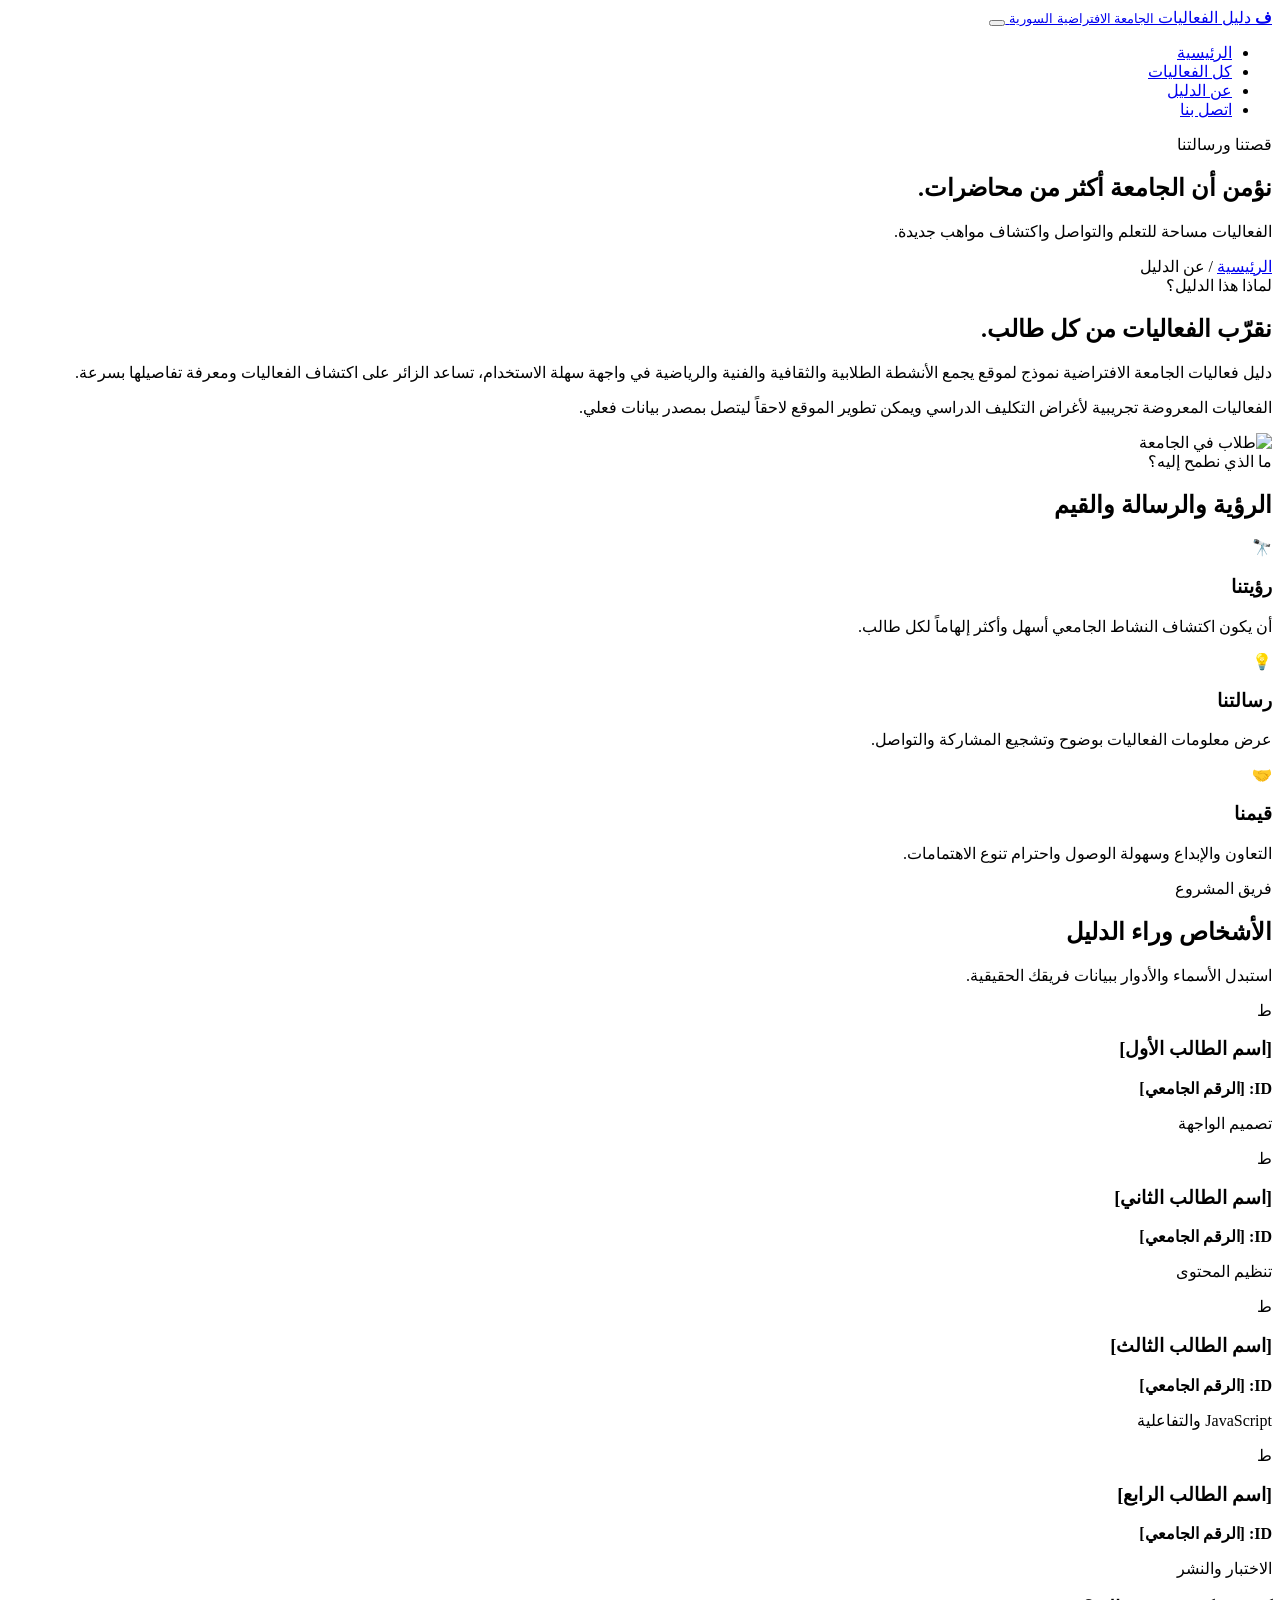
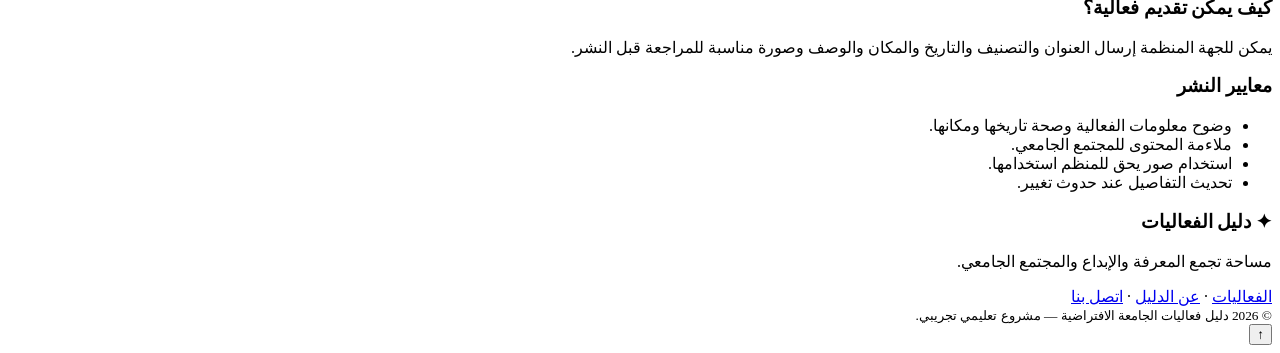
==== about.html @ f62c837c "Add files via upload" ====
<!doctype html>
<html lang="ar" dir="rtl">
    <head>
        <meta charset="utf-8">
        <meta name="viewport" content="width=device-width, initial-scale=1">
        <meta name="description" content="دليل فعاليات الجامعة الافتراضية">
        <title>عن الدليل | دليل الفعاليات</title>
        <link rel="preconnect" href="https://fonts.googleapis.com">
        <link href="https://fonts.googleapis.com/css2?family=Cairo:wght@400;500;600;700;800&display=swap" rel="stylesheet">
        <link href="https://cdn.jsdelivr.net/npm/bootstrap@5.3.3/dist/css/bootstrap.rtl.min.css" rel="stylesheet">
        <link rel="stylesheet" href="assets/css/styles.css">
    </head>
    <body>
        <header class="top">
            <nav class="navbar navbar-expand-lg navbar-dark container">
                <a class="navbar-brand" href="index.html">
                    <b class="logo">ف</b>
                     دليل الفعاليات 
                     <small>الجامعة الافتراضية السورية</small>
                    </a>
                    <button class="navbar-toggler" data-bs-toggle="collapse" data-bs-target="#nav" aria-label="القائمة">
                        <span class="navbar-toggler-icon"></span>
                    </button>
                    <div class="collapse navbar-collapse" id="nav">
                        <ul class="navbar-nav me-auto">
                            <li class="nav-item">
                                <a class="nav-link" href="index.html">الرئيسية</a>
                            </li>
                            <li class="nav-item">
                                <a class="nav-link" href="events.html">كل الفعاليات</a>
                            </li>
                            <li class="nav-item">
                                <a class="nav-link" href="about.html">عن الدليل</a>
                            </li>
                            <li class="nav-item">
                                <a class="nav-link" href="contact.html">اتصل بنا</a>
                            </li>
                        </ul>
                    </div>
                </nav>
            </header>
            <main>
                <section class="pagehero">
                    <div class="container">
                        <label>قصتنا ورسالتنا</label>
                        <h1>نؤمن أن الجامعة أكثر من محاضرات.</h1>
                        <p>الفعاليات مساحة للتعلم والتواصل واكتشاف مواهب جديدة.</p>
                        <div class="crumb">
                            <a href="index.html">الرئيسية</a>
                             / عن الدليل</div>
                            </div>
                        </section>
                        <section class="section">
                            <div class="container row align-items-center g-5">
                                <div class="col-lg-6">
                                    <label>لماذا هذا الدليل؟</label>
                                    <h2 class="bigtitle">نقرّب الفعاليات من كل طالب.</h2>
                                    <p>دليل فعاليات الجامعة الافتراضية نموذج لموقع يجمع الأنشطة الطلابية والثقافية والفنية والرياضية في واجهة سهلة الاستخدام، تساعد الزائر على اكتشاف الفعاليات ومعرفة تفاصيلها بسرعة.</p>
                                    <p>الفعاليات المعروضة تجريبية لأغراض التكليف الدراسي ويمكن تطوير الموقع لاحقاً ليتصل بمصدر بيانات فعلي.</p>
                                </div>
                                <div class="col-lg-6">
                                    <img class="aboutimg" src="https://images.unsplash.com/photo-1523580494863-6f3031224c94?auto=format&fit=crop&w=1100&q=85" alt="طلاب في الجامعة">
                                </div>
                            </div>
                        </section>
                        <section class="section soft">
                            <div class="container">
                                <div class="heading">
                                    <div>
                                        <label>ما الذي نطمح إليه؟</label>
                                        <h2>الرؤية والرسالة والقيم</h2>
                                    </div>
                                </div>
                                <div class="row g-4">
                                    <div class="col-md-4">
                                        <article class="value">
                                            <span>🔭</span>
                                            <h3>رؤيتنا</h3>
                                            <p>أن يكون اكتشاف النشاط الجامعي أسهل وأكثر إلهاماً لكل طالب.</p>
                                        </article>
                                    </div>
                                    <div class="col-md-4">
                                        <article class="value">
                                            <span>💡</span>
                                            <h3>رسالتنا</h3>
                                            <p>عرض معلومات الفعاليات بوضوح وتشجيع المشاركة والتواصل.</p>
                                        </article>
                                    </div>
                                    <div class="col-md-4">
                                        <article class="value">
                                            <span>🤝</span>
                                            <h3>قيمنا</h3>
                                            <p>التعاون والإبداع وسهولة الوصول واحترام تنوع الاهتمامات.</p>
                                        </article>
                                    </div>
                                </div>
                            </div>
                        </section>
                        <section class="section">
                            <div class="container">
                                <div class="heading">
                                    <div>
                                        <label>فريق المشروع</label>
                                        <h2>الأشخاص وراء الدليل</h2>
                                        <p>استبدل الأسماء والأدوار ببيانات فريقك الحقيقية.</p>
                                    </div>
                                </div>
                                <div class="row g-3">
                                    <div class="col-sm-6 col-lg-3">
                                        <article class="person">
                                            <div>ط</div>
                                            <h3>[اسم الطالب الأول]</h3>
                                            <b>ID: [الرقم الجامعي]</b>
                                            <p>تصميم الواجهة</p>
                                        </article>
                                    </div>
                                    <div class="col-sm-6 col-lg-3">
                                        <article class="person">
                                            <div>ط</div>
                                            <h3>[اسم الطالب الثاني]</h3>
                                            <b>ID: [الرقم الجامعي]</b>
                                            <p>تنظيم المحتوى</p>
                                        </article>
                                    </div>
                                    <div class="col-sm-6 col-lg-3">
                                        <article class="person">
                                            <div>ط</div>
                                            <h3>[اسم الطالب الثالث]</h3>
                                            <b>ID: [الرقم الجامعي]</b>
                                            <p>JavaScript والتفاعلية</p>
                                        </article>
                                    </div>
                                    <div class="col-sm-6 col-lg-3">
                                        <article class="person">
                                            <div>ط</div>
                                            <h3>[اسم الطالب الرابع]</h3>
                                            <b>ID: [الرقم الجامعي]</b>
                                            <p>الاختبار والنشر</p>
                                        </article>
                                    </div>
                                </div>
                            </div>
                        </section>
                        <section class="section soft">
                            <div class="container row g-4">
                                <div class="col-lg-6">
                                    <article class="value">
                                        <h3>كيف يمكن تقديم فعالية؟</h3>
                                        <p>يمكن للجهة المنظمة إرسال العنوان والتصنيف والتاريخ والمكان والوصف وصورة مناسبة للمراجعة قبل النشر.</p>
                                    </article>
                                </div>
                                <div class="col-lg-6">
                                    <article class="value">
                                        <h3>معايير النشر</h3>
                                        <ul>
                                            <li>وضوح معلومات الفعالية وصحة تاريخها ومكانها.</li>
                                            <li>ملاءمة المحتوى للمجتمع الجامعي.</li>
                                            <li>استخدام صور يحق للمنظم استخدامها.</li>
                                            <li>تحديث التفاصيل عند حدوث تغيير.</li>
                                        </ul>
                                    </article>
                                </div>
                            </div>
                        </section>
                    </main>
                    <footer>
                        <div class="container">
                            <h3>✦ دليل الفعاليات</h3>
                            <p>مساحة تجمع المعرفة والإبداع والمجتمع الجامعي.</p>
                            <div>
                                <a href="events.html">الفعاليات</a> 
                                · <a href="about.html">عن الدليل</a> 
                                · <a href="contact.html">اتصل بنا</a>
                            </div>
                            <small>© 2026 دليل فعاليات الجامعة الافتراضية — مشروع تعليمي تجريبي.</small>
                        </div>
                    </footer>
                    <button id="topBtn" aria-label="العودة للأعلى">↑</button>
                    <script src="https://cdn.jsdelivr.net/npm/bootstrap@5.3.3/dist/js/bootstrap.bundle.min.js">

                    </script>
                    <script src="assets/js/main.js">

                    </script>
                    </body>
                    </html>
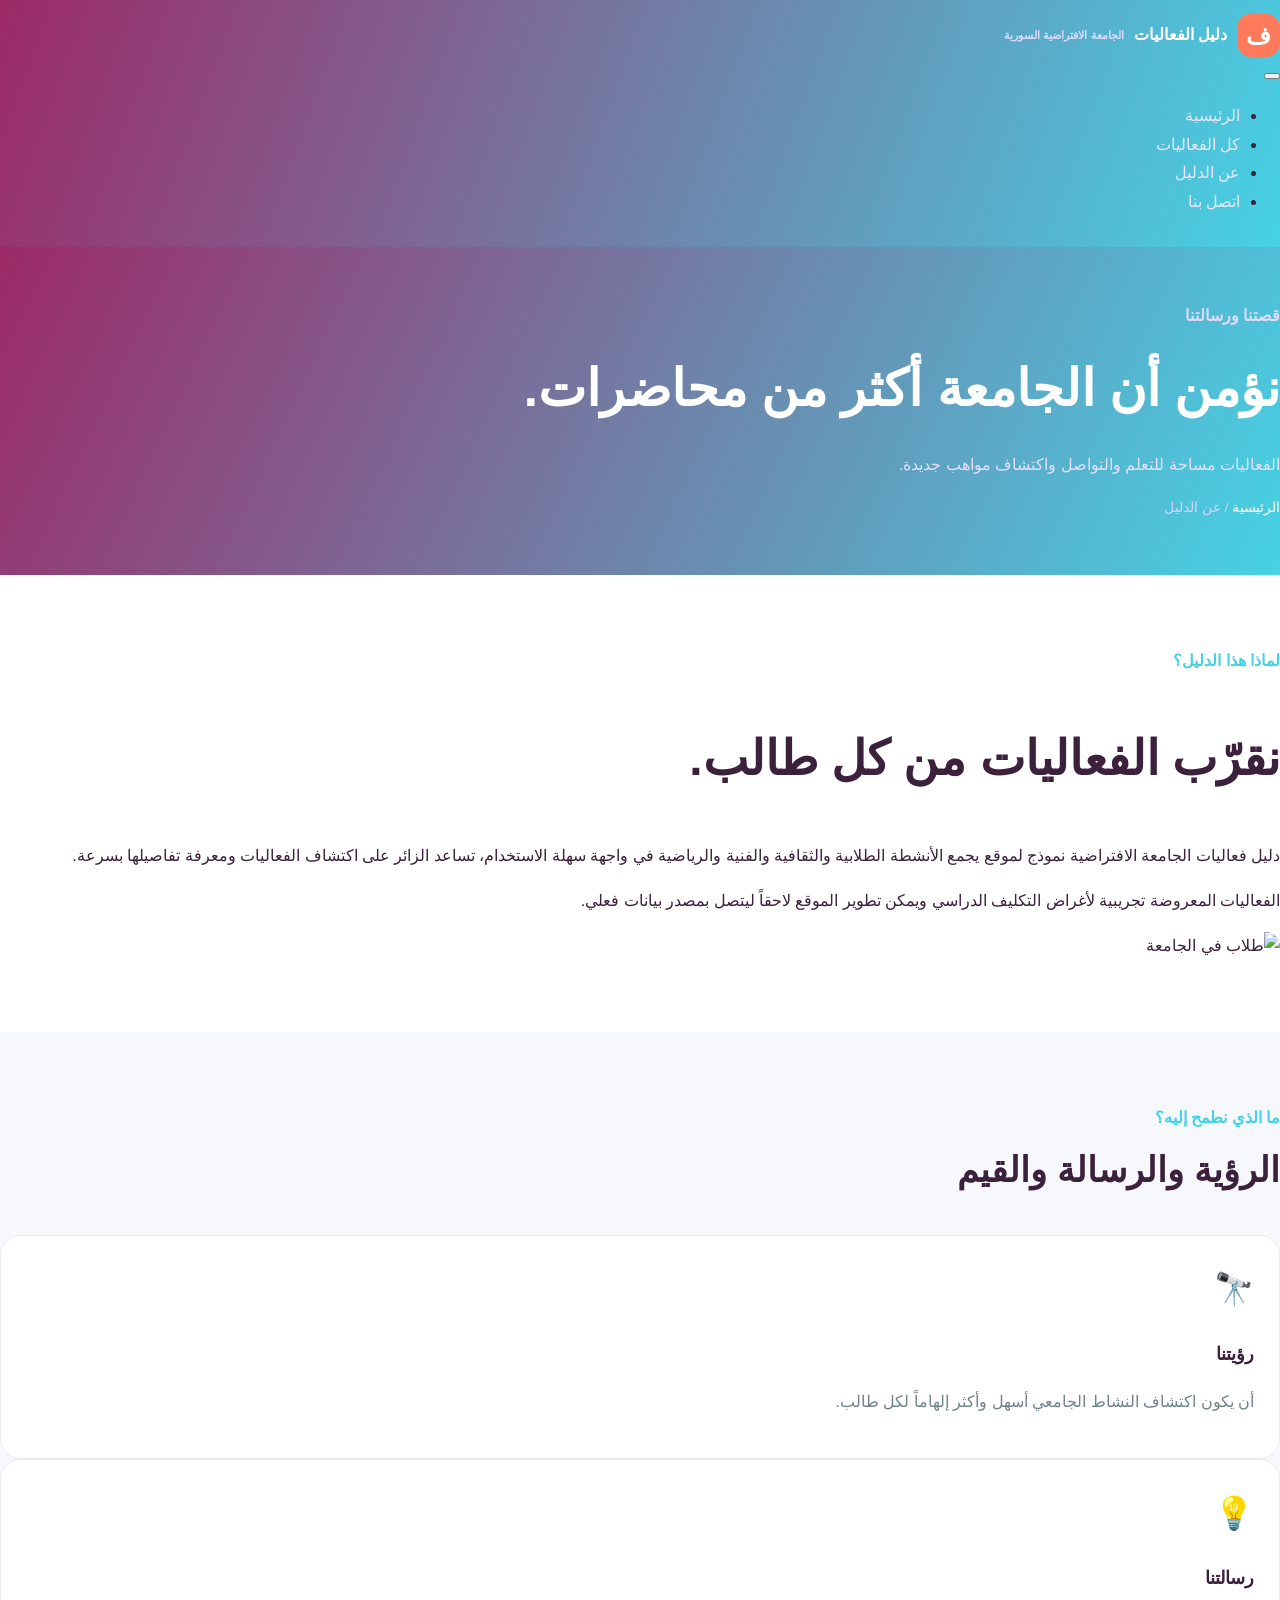
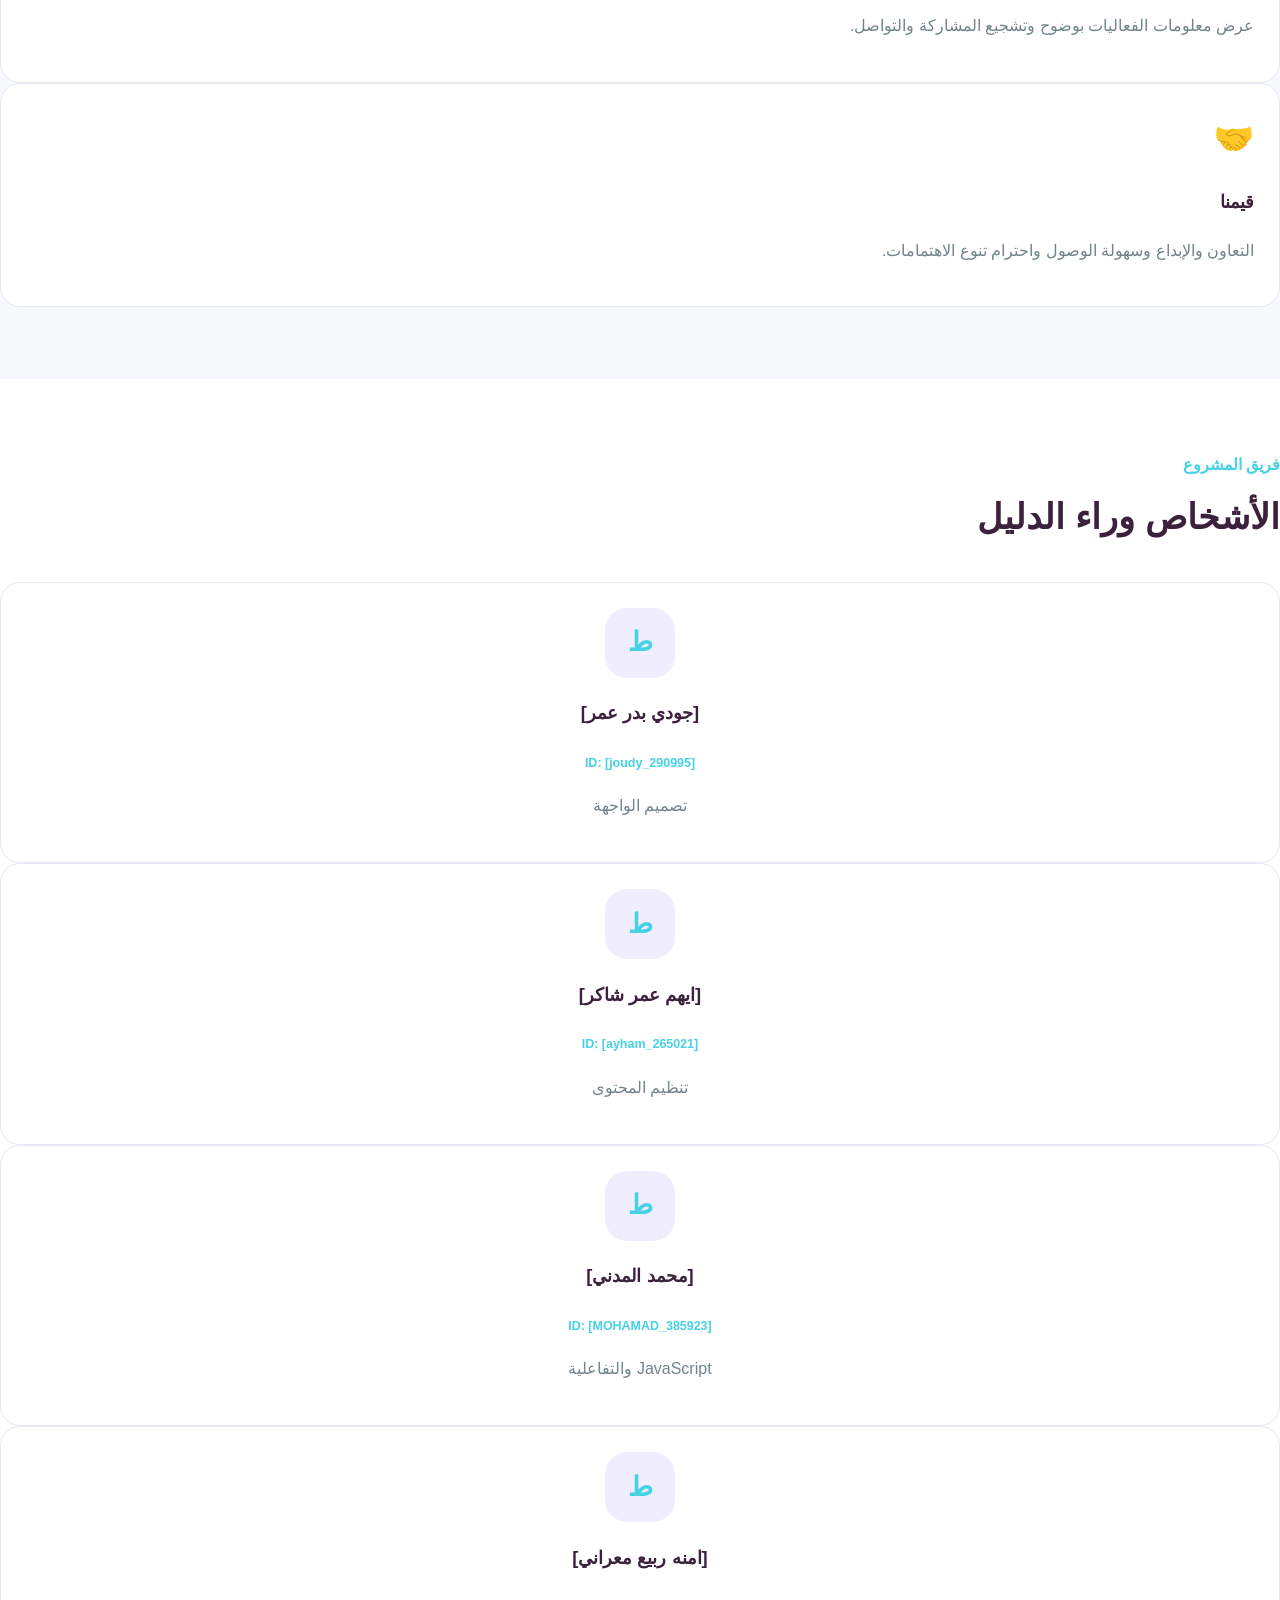
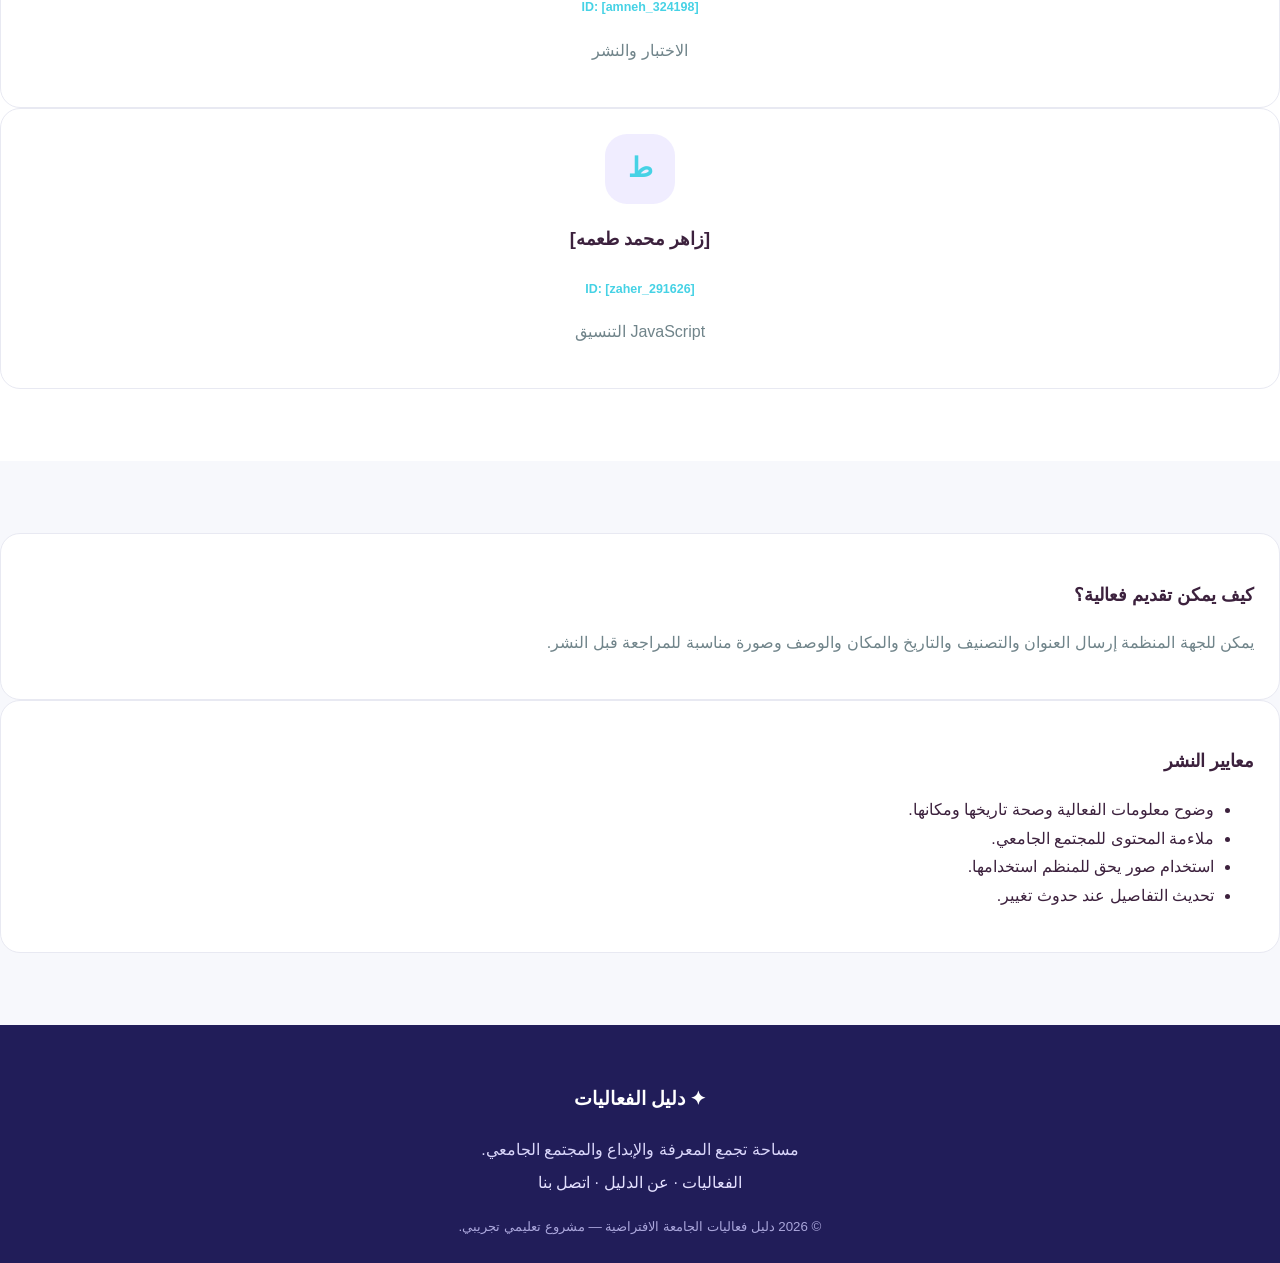
==== commit b0ef7ff1: "Add files via upload" ====
--- a/about.html
+++ b/about.html
@@ -1,186 +1,202 @@
 <!doctype html>
 <html lang="ar" dir="rtl">
-    <head>
-        <meta charset="utf-8">
-        <meta name="viewport" content="width=device-width, initial-scale=1">
-        <meta name="description" content="دليل فعاليات الجامعة الافتراضية">
-        <title>عن الدليل | دليل الفعاليات</title>
-        <link rel="preconnect" href="https://fonts.googleapis.com">
-        <link href="https://fonts.googleapis.com/css2?family=Cairo:wght@400;500;600;700;800&display=swap" rel="stylesheet">
-        <link href="https://cdn.jsdelivr.net/npm/bootstrap@5.3.3/dist/css/bootstrap.rtl.min.css" rel="stylesheet">
-        <link rel="stylesheet" href="assets/css/styles.css">
-    </head>
-    <body>
-        <header class="top">
-            <nav class="navbar navbar-expand-lg navbar-dark container">
-                <a class="navbar-brand" href="index.html">
-                    <b class="logo">ف</b>
-                     دليل الفعاليات 
-                     <small>الجامعة الافتراضية السورية</small>
-                    </a>
-                    <button class="navbar-toggler" data-bs-toggle="collapse" data-bs-target="#nav" aria-label="القائمة">
-                        <span class="navbar-toggler-icon"></span>
-                    </button>
-                    <div class="collapse navbar-collapse" id="nav">
-                        <ul class="navbar-nav me-auto">
-                            <li class="nav-item">
-                                <a class="nav-link" href="index.html">الرئيسية</a>
-                            </li>
-                            <li class="nav-item">
-                                <a class="nav-link" href="events.html">كل الفعاليات</a>
-                            </li>
-                            <li class="nav-item">
-                                <a class="nav-link" href="about.html">عن الدليل</a>
-                            </li>
-                            <li class="nav-item">
-                                <a class="nav-link" href="contact.html">اتصل بنا</a>
-                            </li>
+
+<head>
+    <meta charset="utf-8">
+    <meta name="viewport" content="width=device-width, initial-scale=1">
+    <meta name="description" content="دليل فعاليات الجامعة الافتراضية">
+    <title>عن الدليل | دليل الفعاليات</title>
+    <link rel="preconnect" href="https://fonts.googleapis.com">
+    <link href="https://fonts.googleapis.com/css2?family=Cairo:wght@400;500;600;700;800&display=swap" rel="stylesheet">
+    <link href="https://cdn.jsdelivr.net/npm/bootstrap@5.3.3/dist/css/bootstrap.rtl.min.css" rel="stylesheet">
+    <link rel="stylesheet" href="assets/css/styles.css">
+</head>
+
+<body>
+    <header class="top">
+        <nav class="navbar navbar-expand-lg navbar-dark container">
+            <a class="navbar-brand" href="index.html">
+                <b class="logo">ف</b>
+                دليل الفعاليات
+                <small>الجامعة الافتراضية السورية</small>
+            </a>
+            <button class="navbar-toggler" data-bs-toggle="collapse" data-bs-target="#nav" aria-label="القائمة">
+                <span class="navbar-toggler-icon"></span>
+            </button>
+            <div class="collapse navbar-collapse" id="nav">
+                <ul class="navbar-nav me-auto">
+                    <li class="nav-item">
+                        <a class="nav-link" href="index.html">الرئيسية</a>
+                    </li>
+                    <li class="nav-item">
+                        <a class="nav-link" href="events.html">كل الفعاليات</a>
+                    </li>
+                    <li class="nav-item">
+                        <a class="nav-link" href="about.html">عن الدليل</a>
+                    </li>
+                    <li class="nav-item">
+                        <a class="nav-link" href="contact.html">اتصل بنا</a>
+                    </li>
+                </ul>
+            </div>
+        </nav>
+    </header>
+    <main>
+        <section class="pagehero">
+            <div class="container">
+                <label>قصتنا ورسالتنا</label>
+                <h1>نؤمن أن الجامعة أكثر من محاضرات.</h1>
+                <p>الفعاليات مساحة للتعلم والتواصل واكتشاف مواهب جديدة.</p>
+                <div class="crumb">
+                    <a href="index.html">الرئيسية</a>
+                    / عن الدليل
+                </div>
+            </div>
+        </section>
+        <section class="section">
+            <div class="container row align-items-center g-5">
+                <div class="col-lg-6">
+                    <label>لماذا هذا الدليل؟</label>
+                    <h2 class="bigtitle">نقرّب الفعاليات من كل طالب.</h2>
+                    <p>دليل فعاليات الجامعة الافتراضية نموذج لموقع يجمع الأنشطة الطلابية والثقافية والفنية والرياضية في
+                        واجهة سهلة الاستخدام، تساعد الزائر على اكتشاف الفعاليات ومعرفة تفاصيلها بسرعة.</p>
+                    <p>الفعاليات المعروضة تجريبية لأغراض التكليف الدراسي ويمكن تطوير الموقع لاحقاً ليتصل بمصدر بيانات
+                        فعلي.</p>
+                </div>
+                <div class="col-lg-6">
+                    <img class="aboutimg"
+                        src="https://images.unsplash.com/photo-1523580494863-6f3031224c94?auto=format&fit=crop&w=1100&q=85"
+                        alt="طلاب في الجامعة">
+                </div>
+            </div>
+        </section>
+        <section class="section soft">
+            <div class="container">
+                <div class="heading">
+                    <div>
+                        <label>ما الذي نطمح إليه؟</label>
+                        <h2>الرؤية والرسالة والقيم</h2>
+                    </div>
+                </div>
+                <div class="row g-4">
+                    <div class="col-md-4">
+                        <article class="value">
+                            <span>🔭</span>
+                            <h3>رؤيتنا</h3>
+                            <p>أن يكون اكتشاف النشاط الجامعي أسهل وأكثر إلهاماً لكل طالب.</p>
+                        </article>
+                    </div>
+                    <div class="col-md-4">
+                        <article class="value">
+                            <span>💡</span>
+                            <h3>رسالتنا</h3>
+                            <p>عرض معلومات الفعاليات بوضوح وتشجيع المشاركة والتواصل.</p>
+                        </article>
+                    </div>
+                    <div class="col-md-4">
+                        <article class="value">
+                            <span>🤝</span>
+                            <h3>قيمنا</h3>
+                            <p>التعاون والإبداع وسهولة الوصول واحترام تنوع الاهتمامات.</p>
+                        </article>
+                    </div>
+                </div>
+            </div>
+        </section>
+        <section class="section">
+            <div class="container">
+                <div class="heading">
+                    <div>
+                        <label>فريق المشروع</label>
+                        <h2>الأشخاص وراء الدليل</h2>
+                    </div>
+                </div>
+                <div class="row g-3">
+                    <div class="col-sm-6 col-lg-3">
+                        <article class="person">
+                            <div>ط</div>
+                            <h3>[جودي بدر عمر]</h3>
+                            <b>ID: [joudy_290995]</b>
+                            <p>تصميم الواجهة</p>
+                        </article>
+                    </div>
+                    <div class="col-sm-6 col-lg-3">
+                        <article class="person">
+                            <div>ط</div>
+                            <h3>[ايهم عمر شاكر]</h3>
+                            <b>ID: [ayham_265021]</b>
+                            <p>تنظيم المحتوى</p>
+                        </article>
+                    </div>
+                    <div class="col-sm-6 col-lg-3">
+                        <article class="person">
+                            <div>ط</div>
+                            <h3>[محمد المدني]</h3>
+                            <b>ID: [MOHAMAD_385923]</b>
+                            <p>JavaScript والتفاعلية</p>
+                        </article>
+                    </div>
+                    <div class="col-sm-6 col-lg-3">
+                        <article class="person">
+                            <div>ط</div>
+                            <h3>[امنه ربيع معراني]</h3>
+                            <b>ID: [amneh_324198]</b>
+                            <p>الاختبار والنشر</p>
+                        </article>
+                    </div>
+                    <div class="col-sm-6 col-lg-3">
+                        <article class="person">
+                            <div>ط</div>
+                            <h3>[زاهر محمد طعمه]</h3>
+                            <b>ID: [zaher_291626]</b>
+                            <p>JavaScript التنسيق</p>
+                        </article>
+                    </div>
+                </div>
+            </div>
+        </section>
+        <section class="section soft">
+            <div class="container row g-4">
+                <div class="col-lg-6">
+                    <article class="value">
+                        <h3>كيف يمكن تقديم فعالية؟</h3>
+                        <p>يمكن للجهة المنظمة إرسال العنوان والتصنيف والتاريخ والمكان والوصف وصورة مناسبة للمراجعة قبل
+                            النشر.</p>
+                    </article>
+                </div>
+                <div class="col-lg-6">
+                    <article class="value">
+                        <h3>معايير النشر</h3>
+                        <ul>
+                            <li>وضوح معلومات الفعالية وصحة تاريخها ومكانها.</li>
+                            <li>ملاءمة المحتوى للمجتمع الجامعي.</li>
+                            <li>استخدام صور يحق للمنظم استخدامها.</li>
+                            <li>تحديث التفاصيل عند حدوث تغيير.</li>
                         </ul>
-                    </div>
-                </nav>
-            </header>
-            <main>
-                <section class="pagehero">
-                    <div class="container">
-                        <label>قصتنا ورسالتنا</label>
-                        <h1>نؤمن أن الجامعة أكثر من محاضرات.</h1>
-                        <p>الفعاليات مساحة للتعلم والتواصل واكتشاف مواهب جديدة.</p>
-                        <div class="crumb">
-                            <a href="index.html">الرئيسية</a>
-                             / عن الدليل</div>
-                            </div>
-                        </section>
-                        <section class="section">
-                            <div class="container row align-items-center g-5">
-                                <div class="col-lg-6">
-                                    <label>لماذا هذا الدليل؟</label>
-                                    <h2 class="bigtitle">نقرّب الفعاليات من كل طالب.</h2>
-                                    <p>دليل فعاليات الجامعة الافتراضية نموذج لموقع يجمع الأنشطة الطلابية والثقافية والفنية والرياضية في واجهة سهلة الاستخدام، تساعد الزائر على اكتشاف الفعاليات ومعرفة تفاصيلها بسرعة.</p>
-                                    <p>الفعاليات المعروضة تجريبية لأغراض التكليف الدراسي ويمكن تطوير الموقع لاحقاً ليتصل بمصدر بيانات فعلي.</p>
-                                </div>
-                                <div class="col-lg-6">
-                                    <img class="aboutimg" src="https://images.unsplash.com/photo-1523580494863-6f3031224c94?auto=format&fit=crop&w=1100&q=85" alt="طلاب في الجامعة">
-                                </div>
-                            </div>
-                        </section>
-                        <section class="section soft">
-                            <div class="container">
-                                <div class="heading">
-                                    <div>
-                                        <label>ما الذي نطمح إليه؟</label>
-                                        <h2>الرؤية والرسالة والقيم</h2>
-                                    </div>
-                                </div>
-                                <div class="row g-4">
-                                    <div class="col-md-4">
-                                        <article class="value">
-                                            <span>🔭</span>
-                                            <h3>رؤيتنا</h3>
-                                            <p>أن يكون اكتشاف النشاط الجامعي أسهل وأكثر إلهاماً لكل طالب.</p>
-                                        </article>
-                                    </div>
-                                    <div class="col-md-4">
-                                        <article class="value">
-                                            <span>💡</span>
-                                            <h3>رسالتنا</h3>
-                                            <p>عرض معلومات الفعاليات بوضوح وتشجيع المشاركة والتواصل.</p>
-                                        </article>
-                                    </div>
-                                    <div class="col-md-4">
-                                        <article class="value">
-                                            <span>🤝</span>
-                                            <h3>قيمنا</h3>
-                                            <p>التعاون والإبداع وسهولة الوصول واحترام تنوع الاهتمامات.</p>
-                                        </article>
-                                    </div>
-                                </div>
-                            </div>
-                        </section>
-                        <section class="section">
-                            <div class="container">
-                                <div class="heading">
-                                    <div>
-                                        <label>فريق المشروع</label>
-                                        <h2>الأشخاص وراء الدليل</h2>
-                                        <p>استبدل الأسماء والأدوار ببيانات فريقك الحقيقية.</p>
-                                    </div>
-                                </div>
-                                <div class="row g-3">
-                                    <div class="col-sm-6 col-lg-3">
-                                        <article class="person">
-                                            <div>ط</div>
-                                            <h3>[اسم الطالب الأول]</h3>
-                                            <b>ID: [الرقم الجامعي]</b>
-                                            <p>تصميم الواجهة</p>
-                                        </article>
-                                    </div>
-                                    <div class="col-sm-6 col-lg-3">
-                                        <article class="person">
-                                            <div>ط</div>
-                                            <h3>[اسم الطالب الثاني]</h3>
-                                            <b>ID: [الرقم الجامعي]</b>
-                                            <p>تنظيم المحتوى</p>
-                                        </article>
-                                    </div>
-                                    <div class="col-sm-6 col-lg-3">
-                                        <article class="person">
-                                            <div>ط</div>
-                                            <h3>[اسم الطالب الثالث]</h3>
-                                            <b>ID: [الرقم الجامعي]</b>
-                                            <p>JavaScript والتفاعلية</p>
-                                        </article>
-                                    </div>
-                                    <div class="col-sm-6 col-lg-3">
-                                        <article class="person">
-                                            <div>ط</div>
-                                            <h3>[اسم الطالب الرابع]</h3>
-                                            <b>ID: [الرقم الجامعي]</b>
-                                            <p>الاختبار والنشر</p>
-                                        </article>
-                                    </div>
-                                </div>
-                            </div>
-                        </section>
-                        <section class="section soft">
-                            <div class="container row g-4">
-                                <div class="col-lg-6">
-                                    <article class="value">
-                                        <h3>كيف يمكن تقديم فعالية؟</h3>
-                                        <p>يمكن للجهة المنظمة إرسال العنوان والتصنيف والتاريخ والمكان والوصف وصورة مناسبة للمراجعة قبل النشر.</p>
-                                    </article>
-                                </div>
-                                <div class="col-lg-6">
-                                    <article class="value">
-                                        <h3>معايير النشر</h3>
-                                        <ul>
-                                            <li>وضوح معلومات الفعالية وصحة تاريخها ومكانها.</li>
-                                            <li>ملاءمة المحتوى للمجتمع الجامعي.</li>
-                                            <li>استخدام صور يحق للمنظم استخدامها.</li>
-                                            <li>تحديث التفاصيل عند حدوث تغيير.</li>
-                                        </ul>
-                                    </article>
-                                </div>
-                            </div>
-                        </section>
-                    </main>
-                    <footer>
-                        <div class="container">
-                            <h3>✦ دليل الفعاليات</h3>
-                            <p>مساحة تجمع المعرفة والإبداع والمجتمع الجامعي.</p>
-                            <div>
-                                <a href="events.html">الفعاليات</a> 
-                                · <a href="about.html">عن الدليل</a> 
-                                · <a href="contact.html">اتصل بنا</a>
-                            </div>
-                            <small>© 2026 دليل فعاليات الجامعة الافتراضية — مشروع تعليمي تجريبي.</small>
-                        </div>
-                    </footer>
-                    <button id="topBtn" aria-label="العودة للأعلى">↑</button>
-                    <script src="https://cdn.jsdelivr.net/npm/bootstrap@5.3.3/dist/js/bootstrap.bundle.min.js">
-
-                    </script>
-                    <script src="assets/js/main.js">
-
-                    </script>
-                    </body>
-                    </html>+                    </article>
+                </div>
+            </div>
+        </section>
+    </main>
+    <footer>
+        <div class="container">
+            <h3>✦ دليل الفعاليات</h3>
+            <p>مساحة تجمع المعرفة والإبداع والمجتمع الجامعي.</p>
+            <div>
+                <a href="events.html">الفعاليات</a>
+                · <a href="about.html">عن الدليل</a>
+                · <a href="contact.html">اتصل بنا</a>
+            </div>
+            <small>© 2026 دليل فعاليات الجامعة الافتراضية — مشروع تعليمي تجريبي.</small>
+        </div>
+    </footer>
+    <button id="topBtn" aria-label="العودة للأعلى">↑</button>
+    <script src="https://cdn.jsdelivr.net/npm/bootstrap@5.3.3/dist/js/bootstrap.bundle.min.js">
+
+    </script>
+    <script src="assets/js/main.js">
+
+    </script>
+</body>
+
+</html>
--- a/assets/css/styles.css
+++ b/assets/css/styles.css
@@ -0,0 +1,4 @@
+/* هوية مرئية حيوية مع تجاوب للشاشات المختلفة */
+:root{--ink:#3c213d;--muted:#70848a;--purple:#46d2e5;--deep:#9c2a67;--orange:#ff795b;--line:#e8e9f2;--soft:#f7f8fc}*{box-sizing:border-box}body{font-family:Cairo,sans-serif;color:var(--ink);line-height:1.8;margin:0}a{text-decoration:none}.top{background:linear-gradient(110deg,var(--deep),var(--purple))}.navbar{padding:14px 0}.navbar-brand{color:white;font-weight:800;display:flex;align-items:center;gap:10px}.navbar-brand small{display:block;font-size:11px;color:#dcd9ff}.logo{display:grid;place-items:center;width:43px;height:43px;border-radius:14px;background:var(--orange);font-size:24px}.nav-link{color:#e8e6ff!important}.nav-link:hover{color:white!important}.hero{background:radial-gradient(circle at 10% 20%,#6559f6,transparent 35%),linear-gradient(120deg,var(--deep),var(--purple));color:white;padding:70px 0}.hero-grid{display:grid;grid-template-columns:1fr 1fr;gap:45px;align-items:center}.eyebrow,label{color:var(--purple);font-weight:800}.hero .eyebrow,.pagehero label,.team label{color:#dedbff}.hero h1{font-size:clamp(2.4rem,5vw,4.3rem);font-weight:800;line-height:1.3;margin:18px 0}.hero em{font-style:normal;color:#ffb19c}.hero p{color:#e5e3ff;font-size:1.05rem}.heroimg{width:100%;height:420px;object-fit:cover;border-radius:30px 30px 80px 30px;border:6px solid #ffffff25;box-shadow:0 25px 55px #16105055}.btn{border-radius:12px;font-weight:700;padding:.7rem 1.1rem}.btn-warm{background:var(--orange);color:#fff;border-color:var(--orange)}.btn-warm:hover{background:#ed6548;color:white}.stats{display:flex;gap:28px;margin-top:34px}.stats span{display:flex;flex-direction:column}.stats b{font-size:1.15rem}.stats small{color:#d1ceff}.section{padding:72px 0}.soft{background:var(--soft)}.heading{display:flex;justify-content:space-between;align-items:end;gap:20px;margin-bottom:28px}.heading h2{font-weight:800;font-size:clamp(1.6rem,3vw,2.2rem);margin:5px 0}.heading p{color:var(--muted);margin:0}.heading>a{font-weight:800;color:var(--purple);white-space:nowrap}.category{display:flex;flex-direction:column;gap:7px;padding:23px;border-radius:20px;color:var(--ink);height:100%;font-size:2rem;transition:.2s}.category:hover{transform:translateY(-4px);box-shadow:0 14px 30px #20204012;color:var(--ink)}.category b{font-size:1rem}.category small{font-size:.8rem;color:var(--muted)}.c1{background:#fff0e9}.c2{background:#e7f7ef}.c3{background:#f0edff}.c4{background:#fff7df}.cardx{height:100%;border:1px solid var(--line);border-radius:20px;overflow:hidden;background:#fff;transition:.2s}.cardx:hover{transform:translateY(-4px);box-shadow:0 16px 40px #24244b12}.cardx>img{width:100%;height:205px;object-fit:cover}.pad{padding:21px}.pad h3{font-weight:800;font-size:1.12rem;margin:12px 0 8px}.pad p{color:var(--muted);font-size:.9rem}.tag-culture{background:#fff0e9;color:#b34b31}.tag-sport{background:#e7f7ef;color:#18774a}.tag-music{background:#f0edff;color:#5744bd}.tag-social{background:#fff7df;color:#88620c}.meta{color:var(--muted);font-size:.8rem}.round{border:1px solid var(--line);background:white;border-radius:12px;width:42px;height:42px;color:var(--purple)}.dots{display:flex;justify-content:center;gap:7px;margin-top:18px}.dots button{border:0;background:#d6d5e8;border-radius:8px;width:9px;height:9px}.dots button.active{background:var(--purple);width:24px}.team{background:linear-gradient(110deg,var(--deep),var(--purple));color:white;padding:42px 0}.teamgrid{display:grid;grid-template-columns:1fr 1fr;gap:35px;align-items:center}.team h2{font-weight:800}.team p{margin:4px 0;color:#e2dfff;font-size:.88rem}.pagehero{background:linear-gradient(115deg,var(--deep),var(--purple));padding:55px 0;color:white}.pagehero h1{font-size:clamp(2rem,4vw,3.2rem);font-weight:800;margin:12px 0}.pagehero p{color:#e2dfff}.crumb{margin-top:15px;color:#d5d2ff;font-size:.85rem}.crumb a{color:white}.filters,.contact,.aside{border:1px solid var(--line);border-radius:22px;padding:26px;background:white;box-shadow:0 12px 35px #2020400a}.filters{margin-bottom:24px}.filters .heading{margin-bottom:18px}.form-control,.form-select{border-radius:11px;min-height:46px;font-family:inherit}.form-control:focus,.form-select:focus{border-color:#8278f2;box-shadow:0 0 0 .2rem #5146e51a}.resultbar{display:flex;justify-content:space-between;gap:10px;margin:20px 0;color:var(--muted);font-size:.85rem}.empty{text-align:center;padding:50px}.detail{border:1px solid var(--line);border-radius:22px;overflow:hidden}.detail>img{width:100%;height:400px;object-fit:cover}.detail .pad{padding:clamp(20px,4vw,40px)}.detail h2,.contact h2,.aside h2{font-weight:800;margin:12px 0}.detail h3,.aside h3{font-weight:800;font-size:1.15rem}.detail li{margin-bottom:8px}.gallery{height:155px;width:100%;object-fit:cover;border-radius:14px}.aside{background:#f7f6ff;border-color:#e8e5ff;height:100%}.aside p{color:var(--muted)}.map{height:150px;background:linear-gradient(135deg,#e7e6ff,#dff5ee);border-radius:15px;display:flex;flex-direction:column;align-items:center;justify-content:center;color:var(--purple);font-size:1.5rem}.map small{font-size:.7rem;color:var(--muted)}.bigtitle{font-size:clamp(2rem,4vw,3rem);font-weight:800}.aboutimg{width:100%;height:400px;object-fit:cover;border-radius:25px}.value,.person{height:100%;background:white;border:1px solid var(--line);border-radius:20px;padding:25px}.value>span{font-size:2rem}.value h3,.person h3{font-weight:800;font-size:1.15rem}.value p,.person p{color:var(--muted)}.person{text-align:center}.person>div{width:70px;height:70px;border-radius:22px;background:#f0edff;color:var(--purple);font-size:1.7rem;font-weight:800;display:grid;place-items:center;margin:0 auto 12px}.person b{font-size:.78rem;color:var(--purple)}.contact h2{font-size:1.7rem}.contact>p{color:var(--muted)}.note{font-size:.75rem}.alert{border-radius:12px}footer{background:#211d59;color:#d9d6fa;text-align:center;padding:38px 0 24px}footer h3{font-size:1.2rem;color:white;font-weight:800}footer p{margin:4px}footer a{color:#e4e1ff}footer small{display:block;color:#aaa6db;margin-top:18px}#topBtn{position:fixed;bottom:20px;left:20px;width:44px;height:44px;border:0;border-radius:14px;background:var(--orange);color:white;font-size:1.3rem;display:none;z-index:20}#topBtn.show{display:block}
+@media(max-width:991px){.hero-grid{grid-template-columns:1fr}.heroimg{height:340px}.teamgrid{grid-template-columns:1fr}.featured-card{margin-bottom:8px}}
+@media(max-width:575px){.hero{padding:48px 0}.hero h1{font-size:2.5rem}.heroimg{height:270px}.stats{gap:16px}.stats small{font-size:.68rem}.section{padding:52px 0}.heading{align-items:flex-start}.category{padding:16px}.cardx>img{height:185px}.pagehero{padding:42px 0}.filters{padding:17px}.resultbar{flex-direction:column}.detail>img{height:260px}.gallery{height:120px}.aboutimg{height:260px}}
